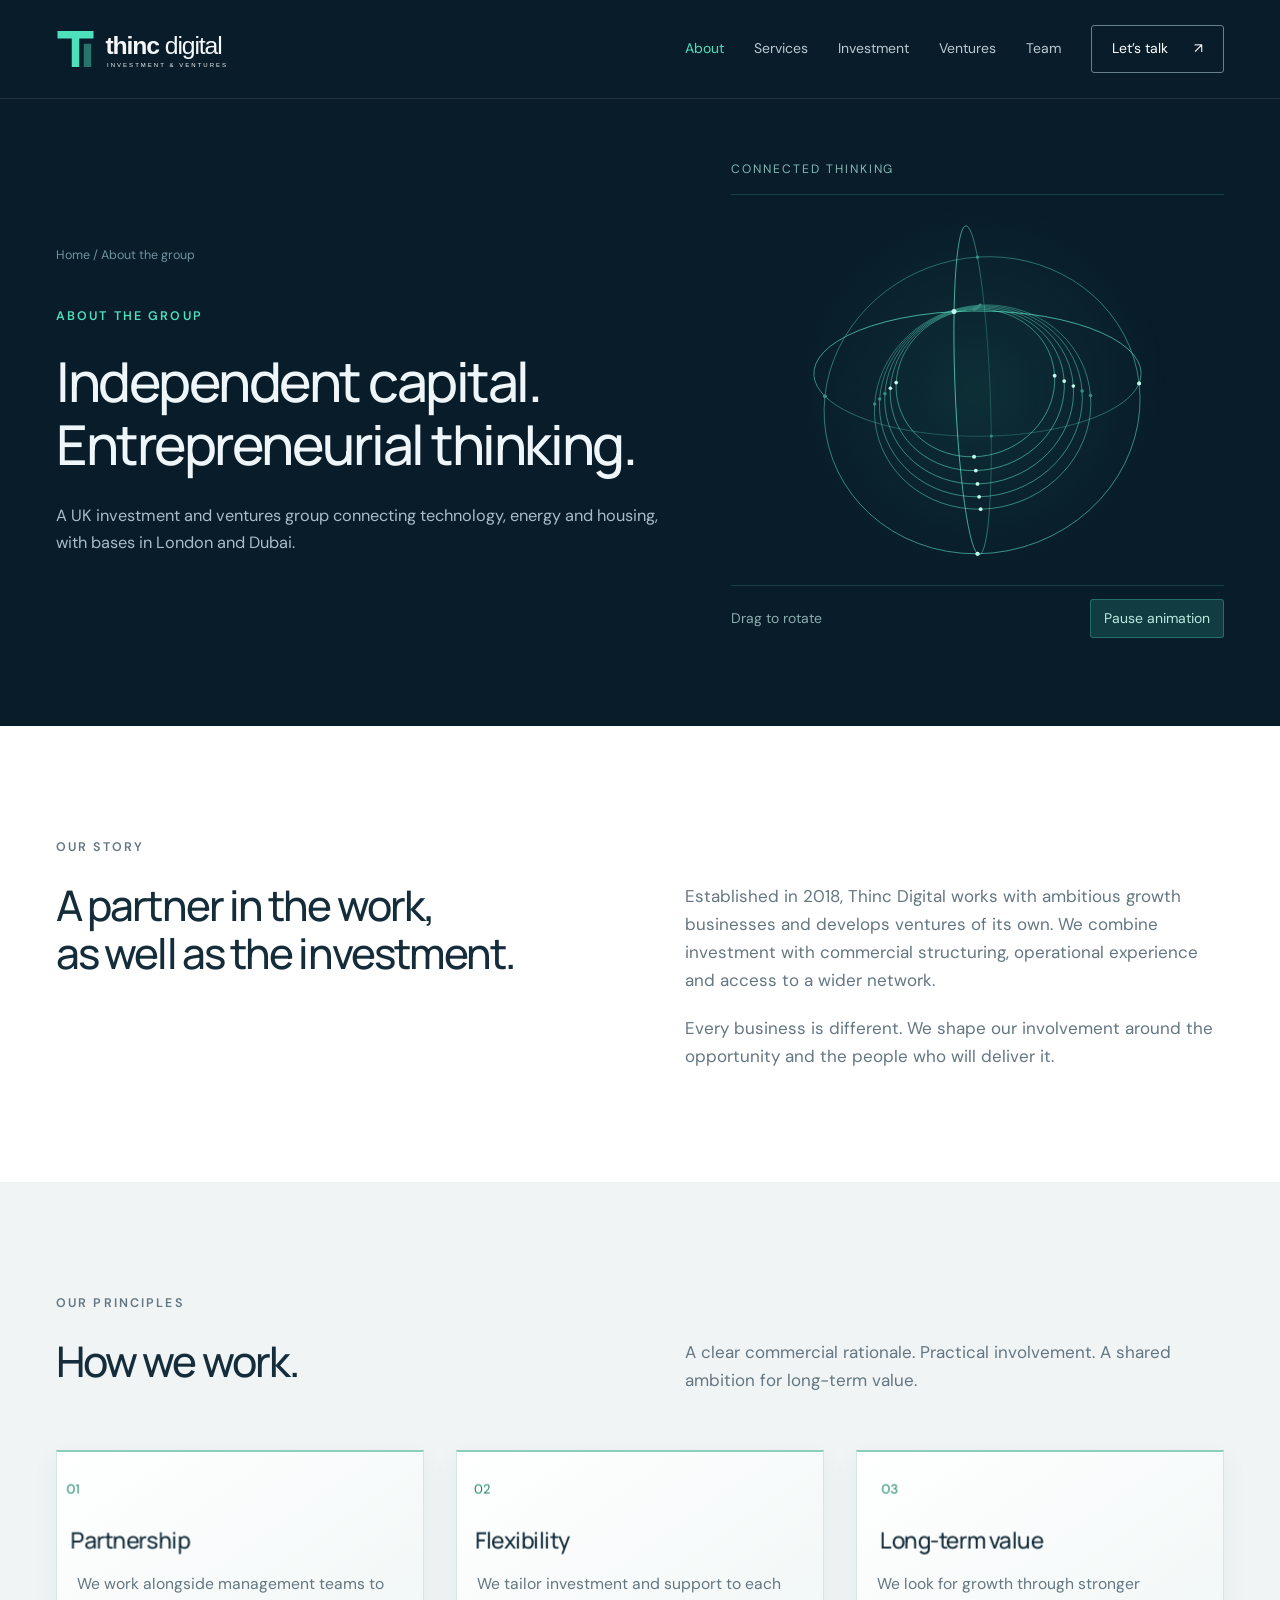
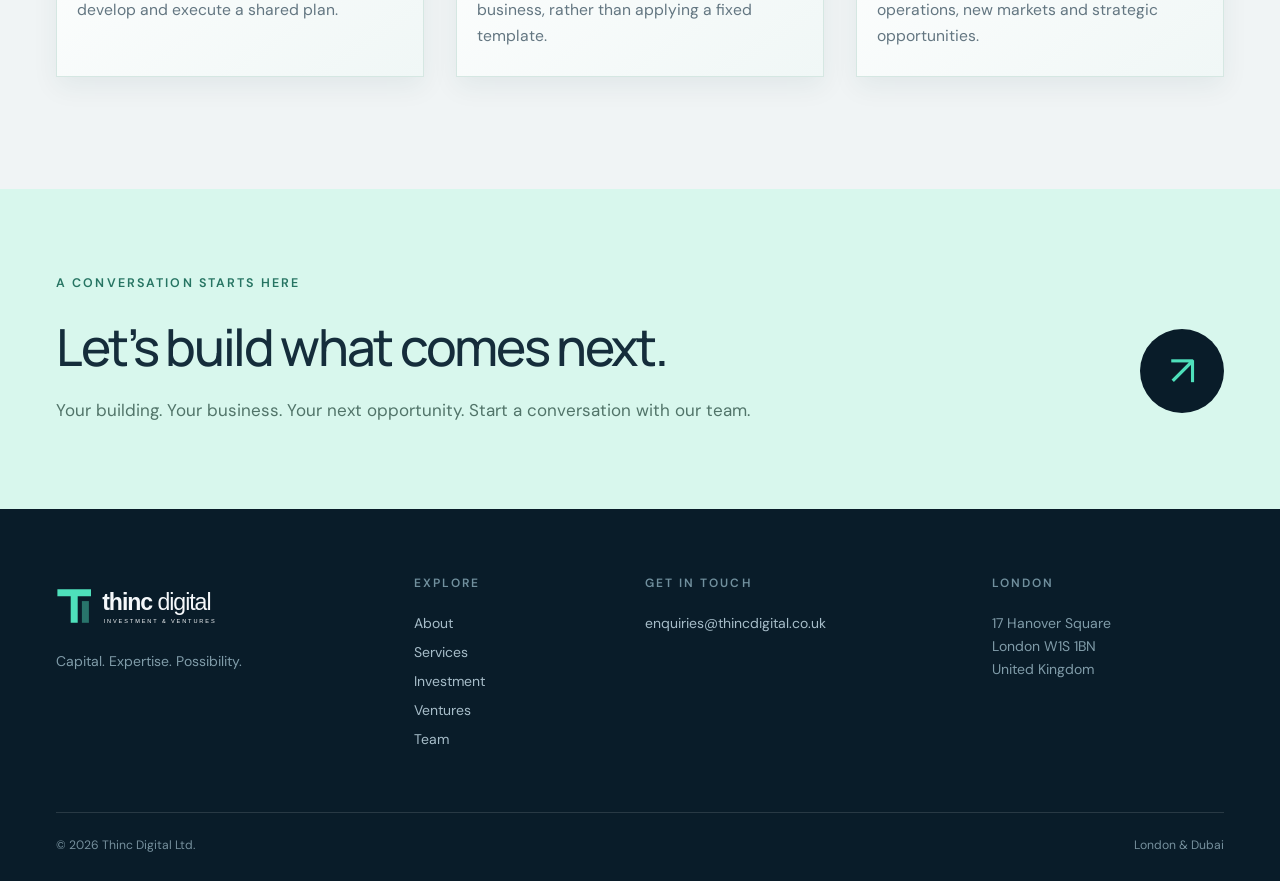
==== about.html @ 0d897b1b "Add files via upload" ====
<!doctype html><html lang="en-GB"><head><meta charset="utf-8"><meta name="viewport" content="width=device-width,initial-scale=1"><title>About the group — Thinc Digital</title><meta name="description" content="Thinc Digital brings investment, commercial experience and practical support to businesses across technology, energy and housing."><meta name="theme-color" content="#091c29"><link rel="icon" href="assets/img/favicon.svg" type="image/svg+xml"><link rel="stylesheet" href="assets/styles.css?v=3"></head><body><a class="skip" href="#main">Skip to content</a><header><div class="container nav"><a class="brand" href="index.html" aria-label="Thinc Digital home"><img src="assets/img/logo.svg" alt="Thinc Digital" width="240" height="52"></a><button class="menu" aria-expanded="false" aria-controls="navigation">Menu <span>＋</span></button><nav id="navigation" aria-label="Main navigation"><a href="about.html" aria-current="page">About</a><a href="services.html" >Services</a><a href="investment.html" >Investment</a><a href="index.html#ventures" >Ventures</a><a href="team.html" >Team</a><a class="contact-link" href="contact.html">Let’s talk <span>↗</span></a></nav></div></header><main id="main"><section class="inner-hero dimensional"><div class="container depth-layout"><div class="depth-copy"><a class="breadcrumb" href="index.html">Home / About the group</a><p class="eyebrow">About the group</p><h1>Independent capital.<br>Entrepreneurial thinking.</h1><p>A UK investment and ventures group connecting technology, energy and housing, with bases in London and Dubai.</p></div><div class="depth-scene" data-shape="orbit"><div class="depth-caption">Connected thinking</div><canvas class="depth-canvas" tabindex="0" role="img" aria-label="Three-second animated 3D geometric orbit. Drag horizontally or use arrow keys to rotate."></canvas><div class="depth-controls"><span>Drag to rotate</span><button class="motion-toggle" type="button" aria-pressed="false">Pause animation</button></div></div></div></section><section class="section inner-section "><div class="container"><div class="editorial"><div><p class="eyebrow">Our story</p><h2>A partner in the work,<br>as well as the investment.</h2></div><div class="editorial-copy"><p>Established in 2018, Thinc Digital works with ambitious growth businesses and develops ventures of its own. We combine investment with commercial structuring, operational experience and access to a wider network.</p><p>Every business is different. We shape our involvement around the opportunity and the people who will deliver it.</p></div></div></div></section><section class="section inner-section tinted"><div class="container"><div class="editorial"><div><p class="eyebrow">Our principles</p><h2>How we work.</h2></div><div class="editorial-copy"><p>A clear commercial rationale. Practical involvement. A shared ambition for long-term value.</p></div></div><div class="detail-grid"><article><span class="detail-number">01</span><h3>Partnership</h3><p>We work alongside management teams to develop and execute a shared plan.</p></article><article><span class="detail-number">02</span><h3>Flexibility</h3><p>We tailor investment and support to each business, rather than applying a fixed template.</p></article><article><span class="detail-number">03</span><h3>Long-term value</h3><p>We look for growth through stronger operations, new markets and strategic opportunities.</p></article></div></div></section><section class="cta"><div class="container"><p class="eyebrow">A conversation starts here</p><div class="cta-row"><div><h2>Let’s build what comes next.</h2><p>Your building. Your business. Your next opportunity. Start a conversation with our team.</p></div><a class="round-link" href="contact.html" aria-label="Contact Thinc Digital">↗</a></div></div></section></main><footer><div class="container"><div class="footer-top"><div><a href="index.html"><img src="assets/img/logo.svg" alt="Thinc Digital" width="240" height="52"></a><p>Capital. Expertise. Possibility.</p></div><div><p class="eyebrow">Explore</p><a href="about.html">About</a><a href="services.html">Services</a><a href="investment.html">Investment</a><a href="index.html#ventures">Ventures</a><a href="team.html">Team</a></div><div><p class="eyebrow">Get in touch</p><a href="mailto:enquiries@thincdigital.co.uk">enquiries@thincdigital.co.uk</a></div><div><p class="eyebrow">London</p><p>17 Hanover Square<br>London W1S 1BN<br>United Kingdom</p></div></div><div class="footer-bottom"><span>© 2026 Thinc Digital Ltd.</span><span>London &amp; Dubai</span></div></div></footer><script src="assets/nav.js"></script><script src="assets/depth.js?v=3"></script></body></html>
---- assets/styles.css ----
@import url('https://fonts.googleapis.com/css2?family=DM+Sans:wght@400;450;500;600;700&family=Manrope:wght@400;500;600;650;700;800&display=swap');
:root{--navy:#091c29;--navy2:#102b3a;--teal:#4ee0bb;--ink:#152d3b;--muted:#637681;--line:#dce4e8;--paper:#f0f4f5;--font:'DM Sans',Arial,sans-serif;--display:'Manrope',Arial,sans-serif}*{box-sizing:border-box}html{scroll-behavior:smooth;scroll-padding-top:96px}body{margin:0;background:white;color:var(--ink);font:17px/1.65 var(--font);-webkit-font-smoothing:antialiased}a{color:inherit;text-decoration:none}button{font:inherit}img{max-width:100%;display:block}h1,h2,h3,p{margin:0}h1,h2,h3{font-family:var(--display);font-weight:500;line-height:1.13;letter-spacing:-.045em}h1{font-size:clamp(3rem,5.6vw,5.6rem)}h2{font-size:clamp(2.25rem,3.7vw,3.8rem)}h3{font-size:1.5rem;letter-spacing:-.025em}p{color:var(--muted)}p+p{margin-top:20px}.container{width:min(1320px,calc(100% - 112px));margin:auto}.eyebrow{font-size:.78rem;font-weight:600;text-transform:uppercase;letter-spacing:.17em;line-height:1.5;margin-bottom:25px}.section{padding:112px 0}.skip{position:fixed;top:-60px;left:15px;z-index:100;background:var(--teal);padding:12px}.skip:focus{top:10px}:focus-visible{outline:2px solid #12aa86;outline-offset:6px}header{background:var(--navy);color:#eaf2f5;position:sticky;top:0;z-index:20;border-bottom:1px solid #ffffff18}.nav{display:flex;align-items:center;justify-content:space-between;min-height:98px;gap:30px}.brand img{width:225px;height:auto}nav{display:flex;align-items:center;gap:30px}nav>a{font-size:.9rem;color:#bac9d1;transition:color .2s}nav>a:hover,nav>a[aria-current]{color:var(--teal)}.contact-link{border:1px solid #66818b;border-radius:3px;padding:11px 20px;color:white;display:flex;gap:26px}.menu{display:none}.hero{overflow:hidden;background:var(--navy);color:#f2f7fa}.hero-grid{display:grid;grid-template-columns:1.05fr 1fr;align-items:center;min-height:640px;position:relative;gap:10px}.hero-copy{position:relative;z-index:2;padding:72px 0}.hero .eyebrow{color:#a9c4cd;font-size:.74rem;display:flex;gap:12px;align-items:center}.mini-line{width:28px;height:1px;background:var(--teal)}.hero h1{max-width:700px;line-height:1.09;font-weight:500}.hero h1 em{font-style:normal;color:var(--teal)}.hero-desc{max-width:490px;margin-top:28px;color:#a6bdc9;line-height:1.7;font-size:1.04rem}.actions{display:flex;align-items:center;gap:28px;margin-top:38px;flex-wrap:wrap}.button{display:inline-flex;align-items:center;justify-content:space-between;gap:32px;padding:16px 23px;border-radius:2px;font-size:.88rem;font-weight:600;transition:transform .25s,background .25s}.button:hover{transform:translateY(-3px)}.primary{background:var(--teal);color:#092a29}.primary:hover{background:#80edcf}.text-link{display:inline-flex;align-items:center;gap:25px;font-size:.88rem;border-bottom:1px solid #5e7886;padding:9px 0;color:#e3edf1;white-space:nowrap}.hero-visual{position:relative;min-width:0;height:550px;perspective:1100px;isolation:isolate;transform-style:preserve-3d;--rx:0deg;--ry:0deg;--px:0px;--py:0px;outline-offset:-8px}.sculpture{position:absolute;width:145%;max-width:none;height:110%;left:-31%;top:-6%;object-fit:cover;object-position:70% center;mix-blend-mode:lighten;transform:rotateX(var(--rx)) rotateY(var(--ry)) translate3d(var(--px),var(--py),0);transition:transform .35s ease-out;mask-image:linear-gradient(90deg,transparent,#000 20%,#000 95%,transparent)}.visual-caption{position:absolute;inset:30px 0 auto 55px;display:flex;justify-content:space-between;color:#8ea9b5;font-size:.7rem;letter-spacing:.18em;border-bottom:1px solid #aacbd02c;padding-bottom:16px;transform:translateZ(40px)}.scene-label{position:absolute;bottom:25px;right:0;border:1px solid #60819155;background:#0924339c;backdrop-filter:blur(10px);padding:13px 20px;color:#b3ccd4;font-size:.78rem;transform:translate3d(calc(var(--px) * -1),calc(var(--py) * -1),50px);transition:transform .4s}.hero-bottom{border-top:1px solid #ffffff20;display:flex;justify-content:space-between;gap:20px;padding-top:23px;padding-bottom:25px;font-size:.78rem;color:#8fa9b8}.cross{color:var(--teal);padding:0 12px}.intro-grid{display:grid;grid-template-columns:1fr 2.45fr;gap:40px}.intro .eyebrow{padding-top:10px}.muted{color:#8c9ca5}.intro-bottom{display:flex;gap:40px;align-items:end;justify-content:space-between;margin-top:36px}.intro-bottom p{max-width:590px}.dark-link{color:var(--ink)}.ventures{background:var(--paper)}.section-heading{display:flex;justify-content:space-between;gap:40px;align-items:end;margin-bottom:50px}.section-heading>p{font-size:.95rem}.venture-grid{display:grid;grid-template-columns:repeat(3,1fr);gap:25px;perspective:1200px}.venture-card{display:block;background:white;transition:transform .3s,box-shadow .3s;transform-style:preserve-3d}.venture-card:hover,.venture-card:focus-visible{transform:translateY(-9px) rotateX(2deg);box-shadow:0 25px 45px #12354a15}.venture-image{height:250px;background-color:var(--navy2);background-size:cover;background-position:center;position:relative;overflow:hidden}.venture-image::after{content:'';position:absolute;inset:0;background:linear-gradient(180deg,#04192210,#04192265)}.v01{background-image:url('img/compute.jpg')}.v02{background-image:url('img/energy.jpg')}.v03{background-image:url('img/housing-london.jpg')}.sector{position:absolute;top:20px;left:20px;background:#f8ffffe8;color:#164137;border-radius:2px;padding:5px 12px;font-size:.75rem;z-index:1}.venture-number{position:absolute;right:20px;bottom:15px;color:#fff8;font:500 2.8rem var(--display);z-index:1}.venture-content{padding:29px 25px}.venture-content h3{display:flex;justify-content:space-between;align-items:center;font-size:1.4rem;gap:10px}.venture-content h3 span{font-size:1.2rem;color:#177e68}.venture-content p{margin-top:15px;font-size:.93rem;min-height:76px}.card-link{display:inline-block;border-bottom:1px solid #b8d0ca;font-size:.8rem;margin-top:20px;padding-bottom:4px}.approach{background:#102734;color:white}.approach-grid{display:grid;grid-template-columns:1fr 1fr;gap:120px}.approach .eyebrow{color:#72c9b7}.approach h2{font-size:clamp(2.2rem,3.3vw,3.4rem)}.approach p{color:#9db3bf}.approach-grid>div>p:not(.eyebrow){margin:28px 0;max-width:450px}.outline{border:1px solid #7a939d;color:white}.approach-list article{display:flex;gap:25px;padding:26px 0;border-top:1px solid #ffffff25}.approach-list article:first-child{padding-top:4px;border-top:0}.approach-list article>span{color:#5bc6af;font-size:.8rem;padding-top:3px}.approach-list h3{font-size:1.35rem;letter-spacing:-.01em}.approach-list p{font-size:.92rem;margin-top:12px}.cta{padding:85px 0;background:#d8f7ed}.cta .eyebrow{color:#267462}.cta-row{display:flex;align-items:center;justify-content:space-between;gap:35px}.cta h2{font-size:clamp(2.3rem,4vw,4rem)}.cta p:not(.eyebrow){margin-top:20px;color:#517469}.round-link{display:grid;place-items:center;flex-shrink:0;width:84px;height:84px;background:var(--navy);color:var(--teal);border-radius:50%;font-size:2.6rem;transition:transform .3s}.round-link:hover{transform:rotate(45deg)}footer{background:var(--navy);color:#a7bdc9;padding:65px 0 25px;font-size:.83rem}.footer-top{display:grid;grid-template-columns:1.35fr .8fr 1.3fr 1fr;gap:45px;padding-bottom:55px}.footer-top img{width:210px}.footer-top>div>p:not(.eyebrow){margin-top:18px;color:#809ca9}.footer-top .eyebrow{font-size:.72rem;color:#71909e;margin-bottom:20px}.footer-top a{display:block;margin:6px 0}.footer-top a:hover{color:var(--teal)}.footer-bottom{display:flex;justify-content:space-between;border-top:1px solid #ffffff20;padding-top:22px;color:#76909d;font-size:.76rem}.inner-hero{background:var(--navy);color:#eef6fa;padding:65px 0 100px;position:relative;overflow:hidden}.inner-hero::after{content:'';position:absolute;right:-130px;top:60px;width:550px;height:550px;border:1px solid #4ee0bb28;transform:rotate(35deg);pointer-events:none}.inner-hero .eyebrow{color:var(--teal);margin-top:40px}.inner-hero h1{max-width:950px;font-size:clamp(2.8rem,5vw,5.2rem)}.inner-hero p:not(.eyebrow){max-width:660px;color:#a7bdc9;margin-top:28px;font-size:1.1rem}.inner-hero .button{margin-top:30px}.breadcrumb{font-size:.78rem;color:#72909f}.editorial{display:grid;grid-template-columns:1fr 1fr;gap:90px}.editorial-copy{padding-top:44px}.editorial h2{font-size:clamp(2rem,3.3vw,3.3rem)}.detail-grid{display:grid;grid-template-columns:repeat(3,1fr);gap:32px;margin-top:55px}.detail-grid article{padding:28px 0;border-top:1px solid #b8cdcd}.detail-number{display:block;color:#198269;font-size:.8rem;margin-bottom:25px}.detail-grid h3{font-size:1.4rem;line-height:1.3}.detail-grid p{margin-top:16px;font-size:.98rem}.tinted{background:var(--paper)}.checklist{margin:0;padding:0;list-style:none;color:var(--muted)}.checklist li{padding:12px 0;border-bottom:1px solid var(--line)}.checklist li::before{content:'✓';color:#14836a;padding-right:14px}.contact-grid{display:grid;grid-template-columns:2fr 1fr;gap:70px}.email-large{display:block;font-size:clamp(1.3rem,2.7vw,2.3rem);font-family:var(--display);letter-spacing:-.04em;overflow-wrap:anywhere;margin:25px 0}.contact-grid a:hover{color:#198269}.dubai{margin-top:35px!important;margin-bottom:12px!important}
@media(min-width:1550px){.hero-grid{min-height:720px}.hero-visual{height:630px}}@media(max-width:1150px){.container{width:calc(100% - 64px)}nav{gap:20px}.brand img{width:195px}.hero-grid{min-height:610px}.hero-visual{height:500px}.approach-grid{gap:60px}.footer-top{gap:25px}.intro-grid{grid-template-columns:1fr 3fr}.venture-image{height:210px}.venture-content{padding:25px 20px}.venture-content h3{font-size:1.2rem}}@media(max-width:900px){.nav{min-height:82px}.menu{display:flex;gap:22px;align-items:center;border:1px solid #50717e;color:white;background:transparent;padding:8px 14px;font-size:.87rem}.menu span{font-size:1.2rem}nav{display:none;position:absolute;left:0;right:0;top:82px;background:var(--navy);padding:25px 32px;border-bottom:1px solid #ffffff25;max-height:calc(100dvh - 82px);overflow:auto}nav.open{display:flex;align-items:stretch;flex-direction:column}.contact-link{justify-content:space-between}.hero-grid{grid-template-columns:1fr 1fr;min-height:560px}.hero-copy{padding:50px 0}.hero h1{font-size:3.5rem}.hero .eyebrow{font-size:.65rem;max-width:290px}.hero-visual{height:420px}.hero-desc{font-size:.95rem}.sculpture{width:175%;left:-45%;height:100%;top:5%}.visual-caption{left:20px;font-size:.62rem}.visual-caption span:last-child{display:none}.scene-label{font-size:.68rem;padding:10px;bottom:25px}.actions{gap:20px}.section{padding:80px 0}.intro-grid{grid-template-columns:1fr;gap:10px}.section-heading{gap:25px}.section-heading>p{max-width:260px}.venture-grid{gap:16px}.venture-image{height:190px}.venture-content{padding:20px 16px}.venture-content p{font-size:.86rem}.venture-content h3{font-size:1.15rem}.footer-top{grid-template-columns:1fr 1fr;gap:40px}.editorial{gap:35px}.detail-grid{gap:22px}.hero-bottom{font-size:.7rem}.hero-bottom>a{display:none}.approach-grid{gap:45px}.inner-hero{padding:40px 0 75px}}
@media(max-width:640px){.container{width:calc(100% - 40px)}.brand img{width:190px}.hero-grid{display:flex;flex-direction:column;gap:0;align-items:stretch}.hero-copy{padding:45px 0 10px}.hero h1{font-size:clamp(2.85rem,11vw,4rem);line-height:1.13}.hero .eyebrow{max-width:none;font-size:.66rem;letter-spacing:.12em;margin-bottom:24px}.hero-desc{max-width:440px;font-size:1rem;margin-top:24px}.actions{gap:18px;margin-top:28px}.button{font-size:.82rem;padding:14px 18px;gap:22px}.text-link{font-size:.82rem;gap:15px}.hero-visual{height:345px;margin-top:5px}.sculpture{width:118%;height:115%;left:-12%;top:-4%;object-position:70% center;mask-image:linear-gradient(90deg,transparent,#000 12%,#000 95%,transparent)}.visual-caption{inset:25px 0 auto 0;font-size:.65rem}.visual-caption span:last-child{display:block}.scene-label{bottom:12px}.hero-bottom{gap:15px;font-size:.65rem;align-items:center}.hero-bottom>span:first-child{max-width:150px}.section{padding:65px 0}.eyebrow{font-size:.73rem;margin-bottom:20px}h2{font-size:2.25rem}.intro-bottom{display:block;margin-top:25px}.intro-bottom .text-link{margin-top:18px}.section-heading{display:block;margin-bottom:30px}.section-heading>p{margin-top:25px;max-width:none}.section-heading>p br{display:none}.venture-grid{grid-template-columns:1fr;gap:25px}.venture-image{height:240px}.venture-content{padding:25px}.venture-content h3{font-size:1.5rem}.venture-content p{font-size:1rem;min-height:0}.card-link{margin-top:18px}.approach-grid{grid-template-columns:1fr;gap:40px}.approach-list article{gap:20px}.cta{padding:60px 0}.cta-row{gap:15px;align-items:start}.cta h2{font-size:2.3rem}.cta p:not(.eyebrow){font-size:.95rem}.round-link{width:58px;height:58px;font-size:1.8rem}.footer-top{grid-template-columns:1fr;gap:30px;padding-bottom:35px}.footer-top>div:nth-child(2){display:none}.footer-bottom{font-size:.7rem}.inner-hero .eyebrow{margin-top:30px}.inner-hero h1{font-size:2.7rem}.inner-hero h1 br{display:none}.inner-hero p:not(.eyebrow){font-size:1rem}.editorial{grid-template-columns:1fr;gap:24px}.editorial-copy{padding-top:0}.detail-grid{grid-template-columns:1fr;gap:10px;margin-top:30px}.detail-grid article{padding:22px 0}.detail-number{margin-bottom:15px}.contact-grid{grid-template-columns:1fr;gap:45px}.email-large{font-size:1.5rem}.cta-row h2{max-width:290px}}
@media(prefers-reduced-motion:reduce){html{scroll-behavior:auto}*,*::before,*::after{animation:none!important;transition:none!important}.sculpture,.scene-label,.venture-card{transform:none!important}}

.button,.text-link,.card-link,.menu,nav>a{font-size:max(.875rem,14px)}footer{font-size:.875rem}.footer-top .eyebrow{font-size:.75rem}
/* Site-wide dimensional visual system */
.dimensional{padding:45px 0 75px}.dimensional::after{display:none}.depth-layout{display:grid;grid-template-columns:minmax(0,1.3fr) minmax(0,1fr);gap:35px;align-items:center}.depth-copy{position:relative;z-index:1}.dimensional h1{font-size:clamp(2.6rem,4.3vw,4.4rem)}.dimensional .depth-copy>p:not(.eyebrow){font-size:1.02rem;max-width:610px}.depth-scene{position:relative;min-width:0;align-self:stretch;display:flex;flex-direction:column;justify-content:center;min-height:410px}.depth-caption{font-size:.76rem;letter-spacing:.16em;text-transform:uppercase;color:#84b8b4;padding:15px 0;border-bottom:1px solid #4ee0bb30}.depth-canvas{display:block;width:100%;height:390px;cursor:grab;touch-action:pan-y;outline-offset:-3px}.depth-canvas:active{cursor:grabbing}.depth-controls{display:flex;align-items:center;justify-content:space-between;gap:15px;color:#8bacae;font-size:.875rem;border-top:1px solid #4ee0bb30;padding:13px 0}.motion-toggle{font:inherit;color:#b8eadd;border:1px solid #4ee0bb50;background:#113c41;padding:7px 13px;border-radius:3px;cursor:pointer}.motion-toggle:hover{background:#1b5052}.detail-grid,.contact-grid,.approach-list{perspective:1200px}.depth-card{--tilt-x:0deg;--tilt-y:0deg;transform:rotateX(var(--tilt-x)) rotateY(var(--tilt-y));transform-style:preserve-3d;transition:transform .25s ease-out,box-shadow .25s,padding .25s}.detail-grid .depth-card{padding:28px 20px;background:linear-gradient(145deg,#fff,#f0f7f6);box-shadow:0 10px 25px #143c4510;border:1px solid #d5e7e2;border-top:2px solid #8dcdbb}.detail-grid .depth-card:hover{box-shadow:0 18px 35px #143c4520}.depth-card h3{transform:translateZ(14px)}.depth-card .detail-number{transform:translateZ(22px)}
@media(max-width:1000px){.depth-layout{grid-template-columns:1.3fr 1fr;gap:15px}.depth-canvas{height:330px}.depth-scene{min-height:360px}.dimensional h1{font-size:3rem}}
@media(max-width:720px){.depth-layout{grid-template-columns:1fr}.depth-scene{min-height:0;margin-top:25px}.depth-canvas{height:300px}.dimensional{padding:25px 0 35px}.dimensional h1{font-size:2.7rem}.depth-caption{padding:12px 0}.depth-controls{font-size:.875rem}.depth-copy .breadcrumb{display:inline-block;margin-top:5px}}
@media(prefers-reduced-motion:reduce){.depth-card,.depth-card h3,.depth-card .detail-number{transform:none!important}}
/* Short arrival animation: runs once per page load, never loops. */
@keyframes thinc-arrival{0%{opacity:.1;transform:perspective(1000px) rotateY(-35deg) rotateX(12deg) translate3d(30px,24px,-150px) scale(.82)}65%{opacity:1}100%{opacity:1;transform:perspective(1000px) rotateY(0) rotateX(0) translate3d(0,0,0) scale(1)}}
.entrance-3d .sculpture{animation:thinc-arrival 3s cubic-bezier(.16,1,.3,1) backwards}
@keyframes thinc-scene-arrival{from{opacity:.15;transform:scale(.86) translateY(16px)}to{opacity:1;transform:scale(1) translateY(0)}}
.depth-canvas{animation:thinc-scene-arrival 3s cubic-bezier(.16,1,.3,1) both}
@media(prefers-reduced-motion:reduce){.entrance-3d .sculpture,.depth-canvas{animation:none!important}}
/* Sector-specific component and development sequences. */
.assembly-scene{position:relative;min-width:0;align-self:center}.assembly-stage{position:relative;width:100%;height:430px;overflow:hidden;background:#091c29;border-radius:4px}.assembly-poster{position:absolute;inset:0;width:100%;height:100%;object-fit:contain}.assembly-canvas{display:block;position:relative;width:100%;height:100%;opacity:0}.assembly-ready .assembly-canvas{opacity:1}.assembly-ready .assembly-poster{visibility:hidden}.assembly-progress{height:2px;background:#4ee0bb20}.assembly-progress span{display:block;height:100%;background:#4ee0bb;transform:scaleX(0);transform-origin:left}.assembly-replay{font:inherit;color:#b8eadd;border:1px solid #4ee0bb50;background:#113c41;padding:7px 13px;border-radius:3px;cursor:pointer;white-space:nowrap}.assembly-replay:hover{background:#1b5052}.assembly-scene .depth-controls{border:0}.assembly-label{font-size:.875rem}.assembly-scene .depth-caption{letter-spacing:.12em}.assembly-stage::after{content:'';position:absolute;inset:0;pointer-events:none;box-shadow:inset 0 0 20px 8px #091c29}
@media(max-width:1000px){.assembly-stage{height:345px}}
@media(max-width:720px){.assembly-scene{margin-top:24px}.assembly-stage{height:360px}.assembly-scene .depth-controls{gap:8px}}
@media(max-width:380px){.assembly-stage{height:300px}.assembly-replay{padding:7px 9px}}

.concept-note{font-size:.75rem;color:#7d9caa;margin-top:7px;letter-spacing:.04em}
.inner-hero .assembly-scene .concept-note{font-size:.75rem;color:#7d9caa;margin-top:7px;letter-spacing:.04em}

#sectors .detail-grid{grid-template-columns:repeat(4,minmax(0,1fr))}
@media(max-width:1100px){#sectors .detail-grid{grid-template-columns:repeat(2,minmax(0,1fr))}}
@media(max-width:640px){#sectors .detail-grid{grid-template-columns:1fr}.scene-label{max-width:100%;text-align:center}}

/* Hotel portfolio: project names supplied by Thinc Digital. */
.hotel-portfolio{background:#102734;color:#f1f7fa}.hotel-portfolio-layout{display:grid;grid-template-columns:1fr 1.55fr;gap:85px}.hotel-portfolio .eyebrow{color:#72c9b7}.hotel-portfolio-heading>p:last-child{color:#a8bdc8;margin-top:28px;max-width:370px}.hotel-projects{list-style:none;padding:0;margin:0}.hotel-projects li{display:flex;align-items:baseline;gap:25px;padding:26px 0;border-top:1px solid #ffffff25}.hotel-projects li:last-child{border-bottom:1px solid #ffffff25}.hotel-index{font-size:.875rem;color:#67c8b3;flex:0 0 25px}.hotel-projects h3{font-size:clamp(1.25rem,2.1vw,1.8rem);line-height:1.35;letter-spacing:-.025em}.hotel-projects li{transition:padding-left .25s,background .25s}.hotel-projects li:hover{padding-left:12px;background:#4ee0bb08}@media(max-width:900px){.hotel-portfolio-layout{gap:40px;grid-template-columns:1fr 1.4fr}}@media(max-width:640px){.hotel-portfolio-layout{grid-template-columns:1fr;gap:30px}.hotel-projects li{gap:15px;padding:22px 0}.hotel-portfolio-heading>p:last-child{max-width:none;margin-top:22px}}
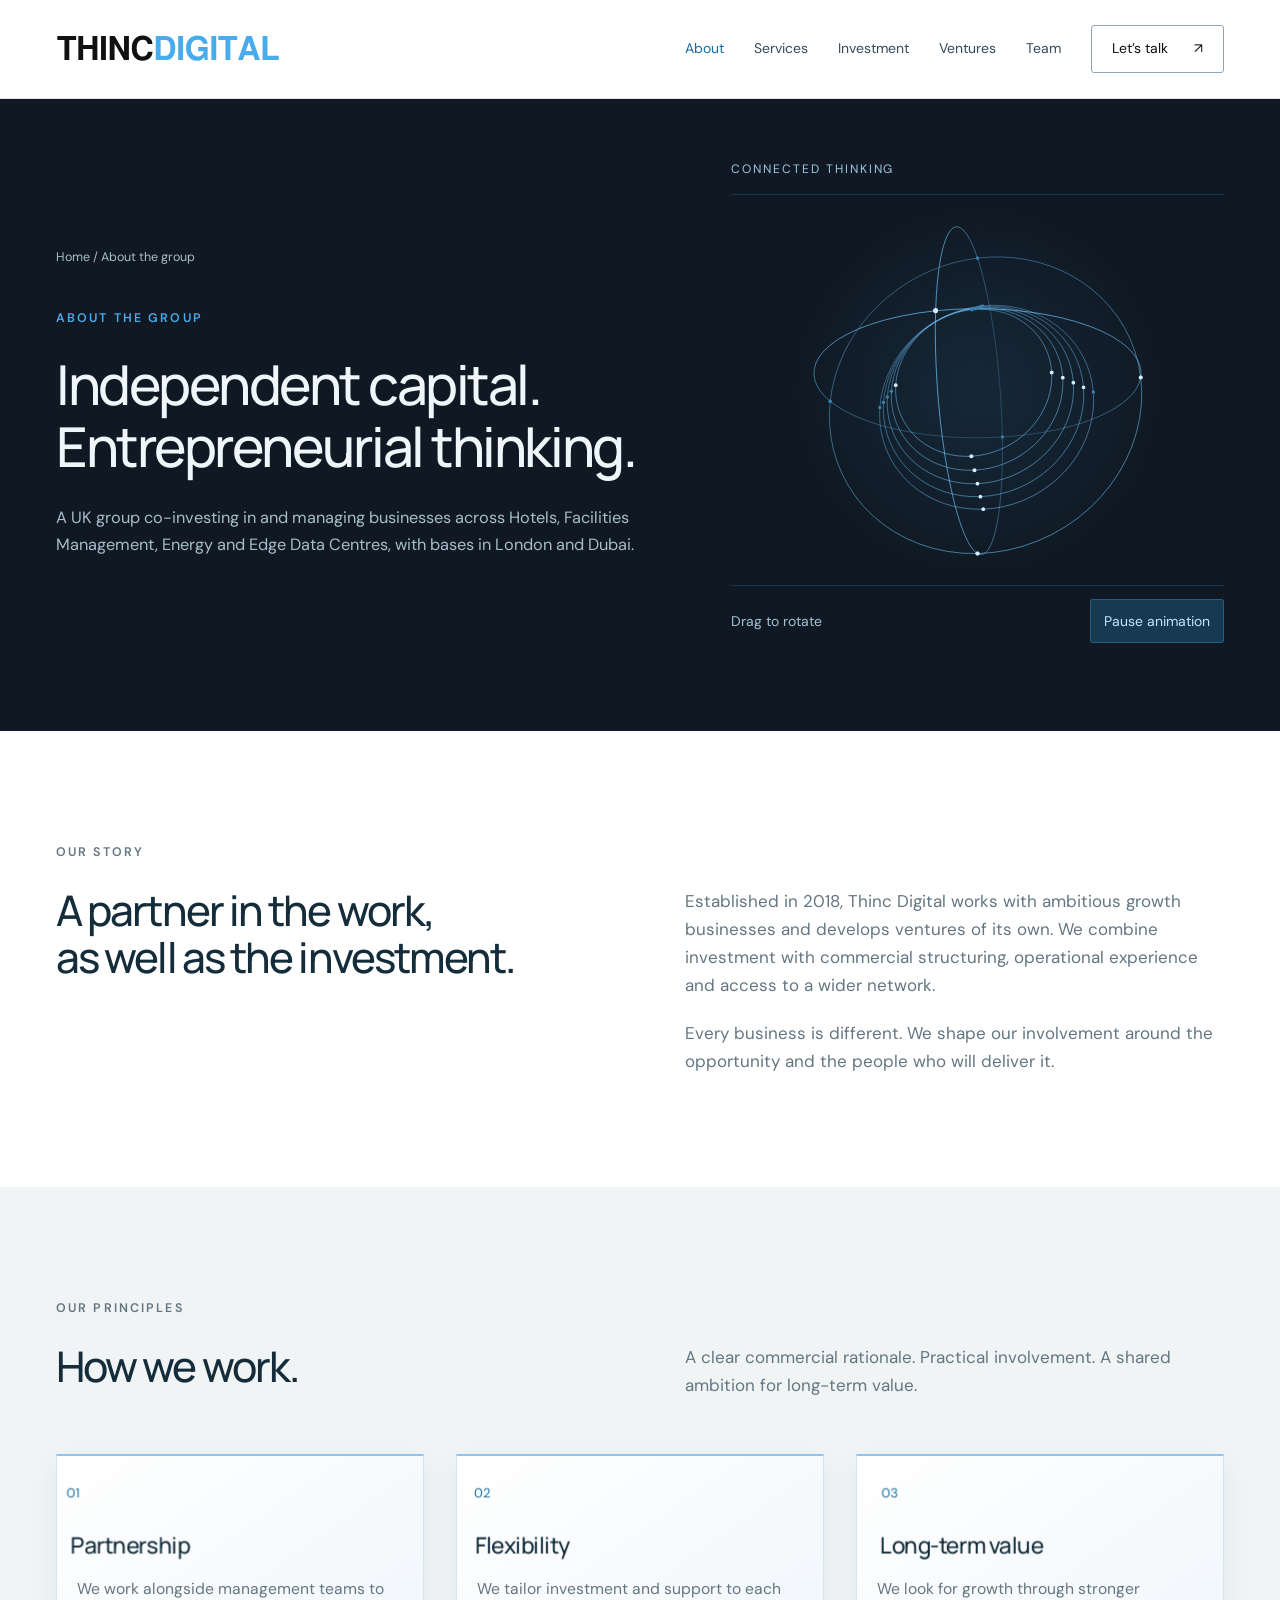
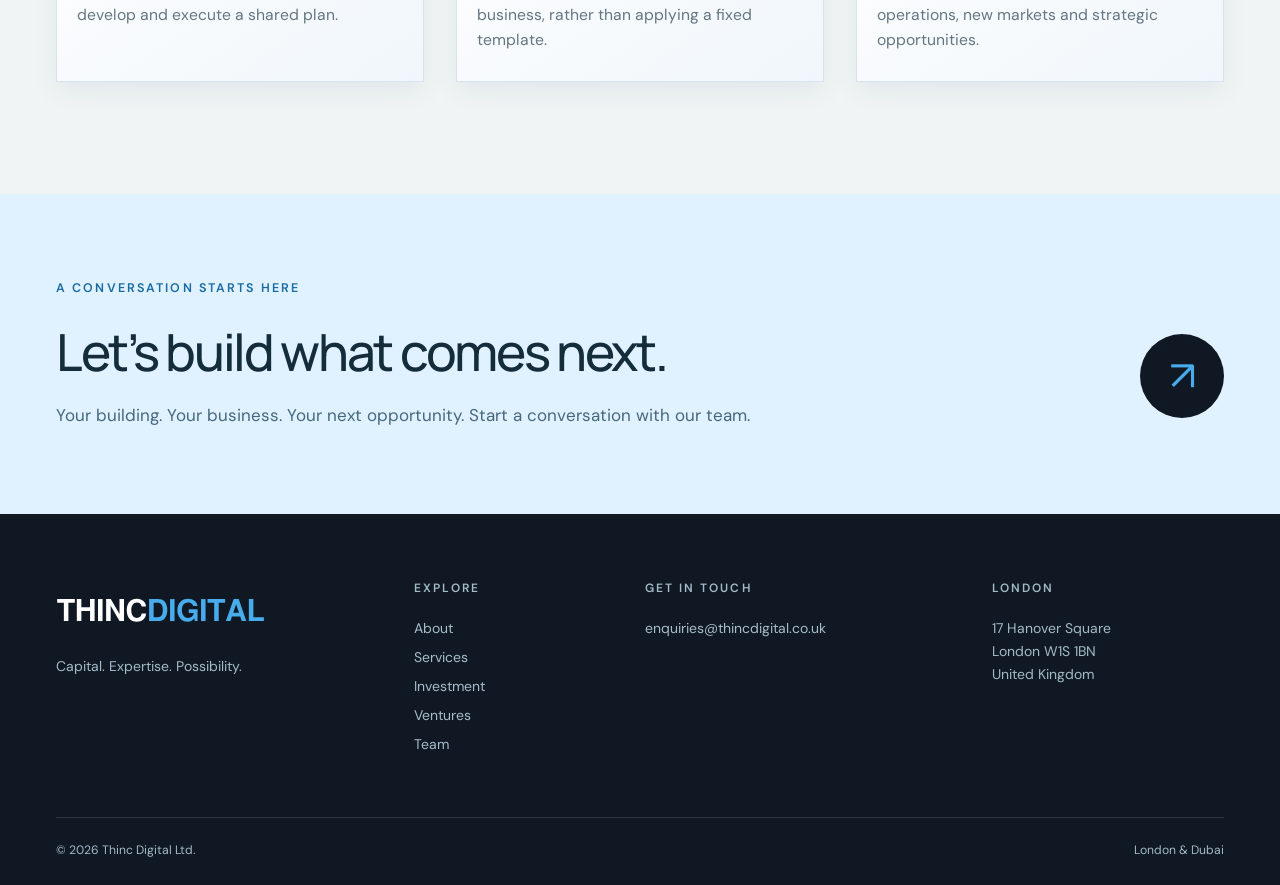
==== commit aa51ef64: "Add files via upload" ====
--- a/about.html
+++ b/about.html
@@ -1 +1 @@
-<!doctype html><html lang="en-GB"><head><meta charset="utf-8"><meta name="viewport" content="width=device-width,initial-scale=1"><title>About the group — Thinc Digital</title><meta name="description" content="Thinc Digital brings investment, commercial experience and practical support to businesses across technology, energy and housing."><meta name="theme-color" content="#091c29"><link rel="icon" href="assets/img/favicon.svg" type="image/svg+xml"><link rel="stylesheet" href="assets/styles.css?v=3"></head><body><a class="skip" href="#main">Skip to content</a><header><div class="container nav"><a class="brand" href="index.html" aria-label="Thinc Digital home"><img src="assets/img/logo.svg" alt="Thinc Digital" width="240" height="52"></a><button class="menu" aria-expanded="false" aria-controls="navigation">Menu <span>＋</span></button><nav id="navigation" aria-label="Main navigation"><a href="about.html" aria-current="page">About</a><a href="services.html" >Services</a><a href="investment.html" >Investment</a><a href="index.html#ventures" >Ventures</a><a href="team.html" >Team</a><a class="contact-link" href="contact.html">Let’s talk <span>↗</span></a></nav></div></header><main id="main"><section class="inner-hero dimensional"><div class="container depth-layout"><div class="depth-copy"><a class="breadcrumb" href="index.html">Home / About the group</a><p class="eyebrow">About the group</p><h1>Independent capital.<br>Entrepreneurial thinking.</h1><p>A UK investment and ventures group connecting technology, energy and housing, with bases in London and Dubai.</p></div><div class="depth-scene" data-shape="orbit"><div class="depth-caption">Connected thinking</div><canvas class="depth-canvas" tabindex="0" role="img" aria-label="Three-second animated 3D geometric orbit. Drag horizontally or use arrow keys to rotate."></canvas><div class="depth-controls"><span>Drag to rotate</span><button class="motion-toggle" type="button" aria-pressed="false">Pause animation</button></div></div></div></section><section class="section inner-section "><div class="container"><div class="editorial"><div><p class="eyebrow">Our story</p><h2>A partner in the work,<br>as well as the investment.</h2></div><div class="editorial-copy"><p>Established in 2018, Thinc Digital works with ambitious growth businesses and develops ventures of its own. We combine investment with commercial structuring, operational experience and access to a wider network.</p><p>Every business is different. We shape our involvement around the opportunity and the people who will deliver it.</p></div></div></div></section><section class="section inner-section tinted"><div class="container"><div class="editorial"><div><p class="eyebrow">Our principles</p><h2>How we work.</h2></div><div class="editorial-copy"><p>A clear commercial rationale. Practical involvement. A shared ambition for long-term value.</p></div></div><div class="detail-grid"><article><span class="detail-number">01</span><h3>Partnership</h3><p>We work alongside management teams to develop and execute a shared plan.</p></article><article><span class="detail-number">02</span><h3>Flexibility</h3><p>We tailor investment and support to each business, rather than applying a fixed template.</p></article><article><span class="detail-number">03</span><h3>Long-term value</h3><p>We look for growth through stronger operations, new markets and strategic opportunities.</p></article></div></div></section><section class="cta"><div class="container"><p class="eyebrow">A conversation starts here</p><div class="cta-row"><div><h2>Let’s build what comes next.</h2><p>Your building. Your business. Your next opportunity. Start a conversation with our team.</p></div><a class="round-link" href="contact.html" aria-label="Contact Thinc Digital">↗</a></div></div></section></main><footer><div class="container"><div class="footer-top"><div><a href="index.html"><img src="assets/img/logo.svg" alt="Thinc Digital" width="240" height="52"></a><p>Capital. Expertise. Possibility.</p></div><div><p class="eyebrow">Explore</p><a href="about.html">About</a><a href="services.html">Services</a><a href="investment.html">Investment</a><a href="index.html#ventures">Ventures</a><a href="team.html">Team</a></div><div><p class="eyebrow">Get in touch</p><a href="mailto:enquiries@thincdigital.co.uk">enquiries@thincdigital.co.uk</a></div><div><p class="eyebrow">London</p><p>17 Hanover Square<br>London W1S 1BN<br>United Kingdom</p></div></div><div class="footer-bottom"><span>© 2026 Thinc Digital Ltd.</span><span>London &amp; Dubai</span></div></div></footer><script src="assets/nav.js"></script><script src="assets/depth.js?v=3"></script></body></html>+<!doctype html><html lang="en-GB"><head><meta charset="utf-8"><meta name="viewport" content="width=device-width,initial-scale=1"><title>About the group — Thinc Digital</title><meta name="description" content="Meet Thinc Digital: co-investment and hands-on business management across Hotels, Facilities Management, Energy and Edge Data Centres."><meta name="theme-color" content="#101923"><link rel="icon" href="assets/img/favicon.svg?v=11" type="image/svg+xml"><link rel="stylesheet" href="assets/styles.css?v=11"></head><body><a class="skip" href="#main">Skip to content</a><header><div class="container nav"><a class="brand" href="index.html" aria-label="Thinc Digital home"><img src="assets/img/logo.svg?v=11" alt="Thinc Digital" width="240" height="52"></a><button class="menu" aria-expanded="false" aria-controls="navigation">Menu <span aria-hidden="true">＋</span></button><nav id="navigation" aria-label="Main navigation"><a href="about.html" aria-current="page">About</a><a href="services.html" >Services</a><a href="investment.html" >Investment</a><a href="index.html#ventures" >Ventures</a><a href="team.html" >Team</a><a class="contact-link" href="contact.html">Let’s talk <span>↗</span></a></nav></div></header><main id="main"><section class="inner-hero dimensional"><div class="container depth-layout"><div class="depth-copy"><a class="breadcrumb" href="index.html">Home / About the group</a><p class="eyebrow">About the group</p><h1>Independent capital.<br>Entrepreneurial thinking.</h1><p>A UK group co-investing in and managing businesses across Hotels, Facilities Management, Energy and Edge Data Centres, with bases in London and Dubai.</p></div><div class="depth-scene" data-shape="orbit"><div class="depth-caption">Connected thinking</div><canvas class="depth-canvas" tabindex="0" role="img" aria-label="Three-second animated 3D geometric orbit. Drag horizontally or use arrow keys to rotate."></canvas><div class="depth-controls"><span>Drag to rotate</span><button class="motion-toggle" type="button" aria-pressed="false">Pause animation</button></div></div></div></section><section class="section inner-section "><div class="container"><div class="editorial"><div><p class="eyebrow">Our story</p><h2>A partner in the work,<br>as well as the investment.</h2></div><div class="editorial-copy"><p>Established in 2018, Thinc Digital works with ambitious growth businesses and develops ventures of its own. We combine investment with commercial structuring, operational experience and access to a wider network.</p><p>Every business is different. We shape our involvement around the opportunity and the people who will deliver it.</p></div></div></div></section><section class="section inner-section tinted"><div class="container"><div class="editorial"><div><p class="eyebrow">Our principles</p><h2>How we work.</h2></div><div class="editorial-copy"><p>A clear commercial rationale. Practical involvement. A shared ambition for long-term value.</p></div></div><div class="detail-grid"><article><span class="detail-number">01</span><h3>Partnership</h3><p>We work alongside management teams to develop and execute a shared plan.</p></article><article><span class="detail-number">02</span><h3>Flexibility</h3><p>We tailor investment and support to each business, rather than applying a fixed template.</p></article><article><span class="detail-number">03</span><h3>Long-term value</h3><p>We look for growth through stronger operations, new markets and strategic opportunities.</p></article></div></div></section><section class="cta"><div class="container"><p class="eyebrow">A conversation starts here</p><div class="cta-row"><div><h2>Let’s build what comes next.</h2><p>Your building. Your business. Your next opportunity. Start a conversation with our team.</p></div><a class="round-link" href="contact.html" aria-label="Contact Thinc Digital">↗</a></div></div></section></main><footer><div class="container"><div class="footer-top"><div><a href="index.html"><img src="assets/img/logo-white.svg?v=11" alt="Thinc Digital" width="240" height="52"></a><p>Capital. Expertise. Possibility.</p></div><div><p class="eyebrow">Explore</p><a href="about.html">About</a><a href="services.html">Services</a><a href="investment.html">Investment</a><a href="index.html#ventures">Ventures</a><a href="team.html">Team</a></div><div><p class="eyebrow">Get in touch</p><a href="mailto:enquiries@thincdigital.co.uk">enquiries@thincdigital.co.uk</a></div><div><p class="eyebrow">London</p><p>17 Hanover Square<br>London W1S 1BN<br>United Kingdom</p></div></div><div class="footer-bottom"><span>© 2026 Thinc Digital Ltd.</span><span>London &amp; Dubai</span></div></div></footer><script src="assets/nav.js?v=9"></script><script src="assets/depth.js?v=11"></script></body></html>
--- a/assets/styles.css
+++ b/assets/styles.css
@@ -1,12 +1,12 @@
 @import url('https://fonts.googleapis.com/css2?family=DM+Sans:wght@400;450;500;600;700&family=Manrope:wght@400;500;600;650;700;800&display=swap');
-:root{--navy:#091c29;--navy2:#102b3a;--teal:#4ee0bb;--ink:#152d3b;--muted:#637681;--line:#dce4e8;--paper:#f0f4f5;--font:'DM Sans',Arial,sans-serif;--display:'Manrope',Arial,sans-serif}*{box-sizing:border-box}html{scroll-behavior:smooth;scroll-padding-top:96px}body{margin:0;background:white;color:var(--ink);font:17px/1.65 var(--font);-webkit-font-smoothing:antialiased}a{color:inherit;text-decoration:none}button{font:inherit}img{max-width:100%;display:block}h1,h2,h3,p{margin:0}h1,h2,h3{font-family:var(--display);font-weight:500;line-height:1.13;letter-spacing:-.045em}h1{font-size:clamp(3rem,5.6vw,5.6rem)}h2{font-size:clamp(2.25rem,3.7vw,3.8rem)}h3{font-size:1.5rem;letter-spacing:-.025em}p{color:var(--muted)}p+p{margin-top:20px}.container{width:min(1320px,calc(100% - 112px));margin:auto}.eyebrow{font-size:.78rem;font-weight:600;text-transform:uppercase;letter-spacing:.17em;line-height:1.5;margin-bottom:25px}.section{padding:112px 0}.skip{position:fixed;top:-60px;left:15px;z-index:100;background:var(--teal);padding:12px}.skip:focus{top:10px}:focus-visible{outline:2px solid #12aa86;outline-offset:6px}header{background:var(--navy);color:#eaf2f5;position:sticky;top:0;z-index:20;border-bottom:1px solid #ffffff18}.nav{display:flex;align-items:center;justify-content:space-between;min-height:98px;gap:30px}.brand img{width:225px;height:auto}nav{display:flex;align-items:center;gap:30px}nav>a{font-size:.9rem;color:#bac9d1;transition:color .2s}nav>a:hover,nav>a[aria-current]{color:var(--teal)}.contact-link{border:1px solid #66818b;border-radius:3px;padding:11px 20px;color:white;display:flex;gap:26px}.menu{display:none}.hero{overflow:hidden;background:var(--navy);color:#f2f7fa}.hero-grid{display:grid;grid-template-columns:1.05fr 1fr;align-items:center;min-height:640px;position:relative;gap:10px}.hero-copy{position:relative;z-index:2;padding:72px 0}.hero .eyebrow{color:#a9c4cd;font-size:.74rem;display:flex;gap:12px;align-items:center}.mini-line{width:28px;height:1px;background:var(--teal)}.hero h1{max-width:700px;line-height:1.09;font-weight:500}.hero h1 em{font-style:normal;color:var(--teal)}.hero-desc{max-width:490px;margin-top:28px;color:#a6bdc9;line-height:1.7;font-size:1.04rem}.actions{display:flex;align-items:center;gap:28px;margin-top:38px;flex-wrap:wrap}.button{display:inline-flex;align-items:center;justify-content:space-between;gap:32px;padding:16px 23px;border-radius:2px;font-size:.88rem;font-weight:600;transition:transform .25s,background .25s}.button:hover{transform:translateY(-3px)}.primary{background:var(--teal);color:#092a29}.primary:hover{background:#80edcf}.text-link{display:inline-flex;align-items:center;gap:25px;font-size:.88rem;border-bottom:1px solid #5e7886;padding:9px 0;color:#e3edf1;white-space:nowrap}.hero-visual{position:relative;min-width:0;height:550px;perspective:1100px;isolation:isolate;transform-style:preserve-3d;--rx:0deg;--ry:0deg;--px:0px;--py:0px;outline-offset:-8px}.sculpture{position:absolute;width:145%;max-width:none;height:110%;left:-31%;top:-6%;object-fit:cover;object-position:70% center;mix-blend-mode:lighten;transform:rotateX(var(--rx)) rotateY(var(--ry)) translate3d(var(--px),var(--py),0);transition:transform .35s ease-out;mask-image:linear-gradient(90deg,transparent,#000 20%,#000 95%,transparent)}.visual-caption{position:absolute;inset:30px 0 auto 55px;display:flex;justify-content:space-between;color:#8ea9b5;font-size:.7rem;letter-spacing:.18em;border-bottom:1px solid #aacbd02c;padding-bottom:16px;transform:translateZ(40px)}.scene-label{position:absolute;bottom:25px;right:0;border:1px solid #60819155;background:#0924339c;backdrop-filter:blur(10px);padding:13px 20px;color:#b3ccd4;font-size:.78rem;transform:translate3d(calc(var(--px) * -1),calc(var(--py) * -1),50px);transition:transform .4s}.hero-bottom{border-top:1px solid #ffffff20;display:flex;justify-content:space-between;gap:20px;padding-top:23px;padding-bottom:25px;font-size:.78rem;color:#8fa9b8}.cross{color:var(--teal);padding:0 12px}.intro-grid{display:grid;grid-template-columns:1fr 2.45fr;gap:40px}.intro .eyebrow{padding-top:10px}.muted{color:#8c9ca5}.intro-bottom{display:flex;gap:40px;align-items:end;justify-content:space-between;margin-top:36px}.intro-bottom p{max-width:590px}.dark-link{color:var(--ink)}.ventures{background:var(--paper)}.section-heading{display:flex;justify-content:space-between;gap:40px;align-items:end;margin-bottom:50px}.section-heading>p{font-size:.95rem}.venture-grid{display:grid;grid-template-columns:repeat(3,1fr);gap:25px;perspective:1200px}.venture-card{display:block;background:white;transition:transform .3s,box-shadow .3s;transform-style:preserve-3d}.venture-card:hover,.venture-card:focus-visible{transform:translateY(-9px) rotateX(2deg);box-shadow:0 25px 45px #12354a15}.venture-image{height:250px;background-color:var(--navy2);background-size:cover;background-position:center;position:relative;overflow:hidden}.venture-image::after{content:'';position:absolute;inset:0;background:linear-gradient(180deg,#04192210,#04192265)}.v01{background-image:url('img/compute.jpg')}.v02{background-image:url('img/energy.jpg')}.v03{background-image:url('img/housing-london.jpg')}.sector{position:absolute;top:20px;left:20px;background:#f8ffffe8;color:#164137;border-radius:2px;padding:5px 12px;font-size:.75rem;z-index:1}.venture-number{position:absolute;right:20px;bottom:15px;color:#fff8;font:500 2.8rem var(--display);z-index:1}.venture-content{padding:29px 25px}.venture-content h3{display:flex;justify-content:space-between;align-items:center;font-size:1.4rem;gap:10px}.venture-content h3 span{font-size:1.2rem;color:#177e68}.venture-content p{margin-top:15px;font-size:.93rem;min-height:76px}.card-link{display:inline-block;border-bottom:1px solid #b8d0ca;font-size:.8rem;margin-top:20px;padding-bottom:4px}.approach{background:#102734;color:white}.approach-grid{display:grid;grid-template-columns:1fr 1fr;gap:120px}.approach .eyebrow{color:#72c9b7}.approach h2{font-size:clamp(2.2rem,3.3vw,3.4rem)}.approach p{color:#9db3bf}.approach-grid>div>p:not(.eyebrow){margin:28px 0;max-width:450px}.outline{border:1px solid #7a939d;color:white}.approach-list article{display:flex;gap:25px;padding:26px 0;border-top:1px solid #ffffff25}.approach-list article:first-child{padding-top:4px;border-top:0}.approach-list article>span{color:#5bc6af;font-size:.8rem;padding-top:3px}.approach-list h3{font-size:1.35rem;letter-spacing:-.01em}.approach-list p{font-size:.92rem;margin-top:12px}.cta{padding:85px 0;background:#d8f7ed}.cta .eyebrow{color:#267462}.cta-row{display:flex;align-items:center;justify-content:space-between;gap:35px}.cta h2{font-size:clamp(2.3rem,4vw,4rem)}.cta p:not(.eyebrow){margin-top:20px;color:#517469}.round-link{display:grid;place-items:center;flex-shrink:0;width:84px;height:84px;background:var(--navy);color:var(--teal);border-radius:50%;font-size:2.6rem;transition:transform .3s}.round-link:hover{transform:rotate(45deg)}footer{background:var(--navy);color:#a7bdc9;padding:65px 0 25px;font-size:.83rem}.footer-top{display:grid;grid-template-columns:1.35fr .8fr 1.3fr 1fr;gap:45px;padding-bottom:55px}.footer-top img{width:210px}.footer-top>div>p:not(.eyebrow){margin-top:18px;color:#809ca9}.footer-top .eyebrow{font-size:.72rem;color:#71909e;margin-bottom:20px}.footer-top a{display:block;margin:6px 0}.footer-top a:hover{color:var(--teal)}.footer-bottom{display:flex;justify-content:space-between;border-top:1px solid #ffffff20;padding-top:22px;color:#76909d;font-size:.76rem}.inner-hero{background:var(--navy);color:#eef6fa;padding:65px 0 100px;position:relative;overflow:hidden}.inner-hero::after{content:'';position:absolute;right:-130px;top:60px;width:550px;height:550px;border:1px solid #4ee0bb28;transform:rotate(35deg);pointer-events:none}.inner-hero .eyebrow{color:var(--teal);margin-top:40px}.inner-hero h1{max-width:950px;font-size:clamp(2.8rem,5vw,5.2rem)}.inner-hero p:not(.eyebrow){max-width:660px;color:#a7bdc9;margin-top:28px;font-size:1.1rem}.inner-hero .button{margin-top:30px}.breadcrumb{font-size:.78rem;color:#72909f}.editorial{display:grid;grid-template-columns:1fr 1fr;gap:90px}.editorial-copy{padding-top:44px}.editorial h2{font-size:clamp(2rem,3.3vw,3.3rem)}.detail-grid{display:grid;grid-template-columns:repeat(3,1fr);gap:32px;margin-top:55px}.detail-grid article{padding:28px 0;border-top:1px solid #b8cdcd}.detail-number{display:block;color:#198269;font-size:.8rem;margin-bottom:25px}.detail-grid h3{font-size:1.4rem;line-height:1.3}.detail-grid p{margin-top:16px;font-size:.98rem}.tinted{background:var(--paper)}.checklist{margin:0;padding:0;list-style:none;color:var(--muted)}.checklist li{padding:12px 0;border-bottom:1px solid var(--line)}.checklist li::before{content:'✓';color:#14836a;padding-right:14px}.contact-grid{display:grid;grid-template-columns:2fr 1fr;gap:70px}.email-large{display:block;font-size:clamp(1.3rem,2.7vw,2.3rem);font-family:var(--display);letter-spacing:-.04em;overflow-wrap:anywhere;margin:25px 0}.contact-grid a:hover{color:#198269}.dubai{margin-top:35px!important;margin-bottom:12px!important}
+:root{--navy:#101923;--navy2:#182936;--teal:#48abec;--ink:#152d3b;--muted:#637681;--line:#dce4e8;--paper:#f0f4f5;--font:'DM Sans',Arial,sans-serif;--display:'Manrope',Arial,sans-serif}*{box-sizing:border-box}html{scroll-behavior:smooth;scroll-padding-top:96px}body{margin:0;background:white;color:var(--ink);font:17px/1.65 var(--font);-webkit-font-smoothing:antialiased}a{color:inherit;text-decoration:none}button{font:inherit}img{max-width:100%;display:block}h1,h2,h3,p{margin:0}h1,h2,h3{font-family:var(--display);font-weight:500;line-height:1.13;letter-spacing:-.045em}h1{font-size:clamp(3rem,5.6vw,5.6rem)}h2{font-size:clamp(2.25rem,3.7vw,3.8rem)}h3{font-size:1.5rem;letter-spacing:-.025em}p{color:var(--muted)}p+p{margin-top:20px}.container{width:min(1320px,calc(100% - 112px));margin:auto}.eyebrow{font-size:.78rem;font-weight:600;text-transform:uppercase;letter-spacing:.17em;line-height:1.5;margin-bottom:25px}.section{padding:112px 0}.skip{position:fixed;top:-60px;left:15px;z-index:100;background:var(--teal);padding:12px}.skip:focus{top:10px}:focus-visible{outline:2px solid #166faa;outline-offset:6px}header{background:var(--navy);color:#eaf2f5;position:sticky;top:0;z-index:20;border-bottom:1px solid #ffffff18}.nav{display:flex;align-items:center;justify-content:space-between;min-height:98px;gap:30px}.brand img{width:225px;height:auto}nav{display:flex;align-items:center;gap:30px}nav>a{font-size:.9rem;color:#bac9d1;transition:color .2s}nav>a:hover,nav>a[aria-current]{color:var(--teal)}.contact-link{border:1px solid #66818b;border-radius:3px;padding:11px 20px;color:white;display:flex;gap:26px}.menu{display:none}.hero{overflow:hidden;background:var(--navy);color:#f2f7fa}.hero-grid{display:grid;grid-template-columns:1.05fr 1fr;align-items:center;min-height:640px;position:relative;gap:10px}.hero-copy{position:relative;z-index:2;padding:72px 0}.hero .eyebrow{color:#a9c4cd;font-size:.74rem;display:flex;gap:12px;align-items:center}.mini-line{width:28px;height:1px;background:var(--teal)}.hero h1{max-width:700px;line-height:1.09;font-weight:500}.hero h1 em{font-style:normal;color:var(--teal)}.hero-desc{max-width:490px;margin-top:28px;color:#a6bdc9;line-height:1.7;font-size:1.04rem}.actions{display:flex;align-items:center;gap:28px;margin-top:38px;flex-wrap:wrap}.button{display:inline-flex;align-items:center;justify-content:space-between;gap:32px;padding:16px 23px;border-radius:2px;font-size:.88rem;font-weight:600;transition:transform .25s,background .25s}.button:hover{transform:translateY(-3px)}.primary{background:var(--teal);color:#08243b}.primary:hover{background:#8bcdf8}.text-link{display:inline-flex;align-items:center;gap:25px;font-size:.88rem;border-bottom:1px solid #5e7886;padding:9px 0;color:#e3edf1;white-space:nowrap}.hero-visual{position:relative;min-width:0;height:550px;perspective:1100px;isolation:isolate;transform-style:preserve-3d;--rx:0deg;--ry:0deg;--px:0px;--py:0px;outline-offset:-8px}.sculpture{position:absolute;width:145%;max-width:none;height:110%;left:-31%;top:-6%;object-fit:cover;object-position:70% center;mix-blend-mode:lighten;transform:rotateX(var(--rx)) rotateY(var(--ry)) translate3d(var(--px),var(--py),0);transition:transform .35s ease-out;mask-image:linear-gradient(90deg,transparent,#000 20%,#000 95%,transparent)}.visual-caption{position:absolute;inset:30px 0 auto 55px;display:flex;justify-content:space-between;color:#8ea9b5;font-size:.7rem;letter-spacing:.18em;border-bottom:1px solid #aacbd02c;padding-bottom:16px;transform:translateZ(40px)}.scene-label{position:absolute;bottom:25px;right:0;border:1px solid #60819155;background:#0924339c;backdrop-filter:blur(10px);padding:13px 20px;color:#b3ccd4;font-size:.78rem;transform:translate3d(calc(var(--px) * -1),calc(var(--py) * -1),50px);transition:transform .4s}.hero-bottom{border-top:1px solid #ffffff20;display:flex;justify-content:space-between;gap:20px;padding-top:23px;padding-bottom:25px;font-size:.78rem;color:#8fa9b8}.cross{color:var(--teal);padding:0 12px}.intro-grid{display:grid;grid-template-columns:1fr 2.45fr;gap:40px}.intro .eyebrow{padding-top:10px}.muted{color:#8c9ca5}.intro-bottom{display:flex;gap:40px;align-items:end;justify-content:space-between;margin-top:36px}.intro-bottom p{max-width:590px}.dark-link{color:var(--ink)}.ventures{background:var(--paper)}.section-heading{display:flex;justify-content:space-between;gap:40px;align-items:end;margin-bottom:50px}.section-heading>p{font-size:.95rem}.venture-grid{display:grid;grid-template-columns:repeat(3,1fr);gap:25px;perspective:1200px}.venture-card{display:block;background:white;transition:transform .3s,box-shadow .3s;transform-style:preserve-3d}.venture-card:hover,.venture-card:focus-visible{transform:translateY(-9px) rotateX(2deg);box-shadow:0 25px 45px #12354a15}.venture-image{height:250px;background-color:var(--navy2);background-size:cover;background-position:center;position:relative;overflow:hidden}.venture-image::after{content:'';position:absolute;inset:0;background:linear-gradient(180deg,#04192210,#04192265)}.v01{background-image:url('img/compute.jpg')}.v02{background-image:url('img/energy.jpg')}.v03{background-image:url('img/housing-london.jpg')}.sector{position:absolute;top:20px;left:20px;background:#f8ffffe8;color:#18496b;border-radius:2px;padding:5px 12px;font-size:.75rem;z-index:1}.venture-number{position:absolute;right:20px;bottom:15px;color:#fff8;font:500 2.8rem var(--display);z-index:1}.venture-content{padding:29px 25px}.venture-content h3{display:flex;justify-content:space-between;align-items:center;font-size:1.4rem;gap:10px}.venture-content h3 span{font-size:1.2rem;color:#176ba2}.venture-content p{margin-top:15px;font-size:.93rem;min-height:76px}.card-link{display:inline-block;border-bottom:1px solid #b8cfdf;font-size:.8rem;margin-top:20px;padding-bottom:4px}.approach{background:#152330;color:white}.approach-grid{display:grid;grid-template-columns:1fr 1fr;gap:120px}.approach .eyebrow{color:#80c4f1}.approach h2{font-size:clamp(2.2rem,3.3vw,3.4rem)}.approach p{color:#9db3bf}.approach-grid>div>p:not(.eyebrow){margin:28px 0;max-width:450px}.outline{border:1px solid #7a939d;color:white}.approach-list article{display:flex;gap:25px;padding:26px 0;border-top:1px solid #ffffff25}.approach-list article:first-child{padding-top:4px;border-top:0}.approach-list article>span{color:#67b9ef;font-size:.8rem;padding-top:3px}.approach-list h3{font-size:1.35rem;letter-spacing:-.01em}.approach-list p{font-size:.92rem;margin-top:12px}.cta{padding:85px 0;background:#e0f2ff}.cta .eyebrow{color:#176ba2}.cta-row{display:flex;align-items:center;justify-content:space-between;gap:35px}.cta h2{font-size:clamp(2.3rem,4vw,4rem)}.cta p:not(.eyebrow){margin-top:20px;color:#46677d}.round-link{display:grid;place-items:center;flex-shrink:0;width:84px;height:84px;background:var(--navy);color:var(--teal);border-radius:50%;font-size:2.6rem;transition:transform .3s}.round-link:hover{transform:rotate(45deg)}footer{background:var(--navy);color:#a7bdc9;padding:65px 0 25px;font-size:.83rem}.footer-top{display:grid;grid-template-columns:1.35fr .8fr 1.3fr 1fr;gap:45px;padding-bottom:55px}.footer-top img{width:210px}.footer-top>div>p:not(.eyebrow){margin-top:18px;color:#809ca9}.footer-top .eyebrow{font-size:.72rem;color:#71909e;margin-bottom:20px}.footer-top a{display:block;margin:6px 0}.footer-top a:hover{color:var(--teal)}.footer-bottom{display:flex;justify-content:space-between;border-top:1px solid #ffffff20;padding-top:22px;color:#76909d;font-size:.76rem}.inner-hero{background:var(--navy);color:#eef6fa;padding:65px 0 100px;position:relative;overflow:hidden}.inner-hero::after{content:'';position:absolute;right:-130px;top:60px;width:550px;height:550px;border:1px solid #48abec28;transform:rotate(35deg);pointer-events:none}.inner-hero .eyebrow{color:var(--teal);margin-top:40px}.inner-hero h1{max-width:950px;font-size:clamp(2.8rem,5vw,5.2rem)}.inner-hero p:not(.eyebrow){max-width:660px;color:#a7bdc9;margin-top:28px;font-size:1.1rem}.inner-hero .button{margin-top:30px}.breadcrumb{font-size:.78rem;color:#72909f}.editorial{display:grid;grid-template-columns:1fr 1fr;gap:90px}.editorial-copy{padding-top:44px}.editorial h2{font-size:clamp(2rem,3.3vw,3.3rem)}.detail-grid{display:grid;grid-template-columns:repeat(3,1fr);gap:32px;margin-top:55px}.detail-grid article{padding:28px 0;border-top:1px solid #b8cdcd}.detail-number{display:block;color:#176ba2;font-size:.8rem;margin-bottom:25px}.detail-grid h3{font-size:1.4rem;line-height:1.3}.detail-grid p{margin-top:16px;font-size:.98rem}.tinted{background:var(--paper)}.checklist{margin:0;padding:0;list-style:none;color:var(--muted)}.checklist li{padding:12px 0;border-bottom:1px solid var(--line)}.checklist li::before{content:'✓';color:#176ba2;padding-right:14px}.contact-grid{display:grid;grid-template-columns:2fr 1fr;gap:70px}.email-large{display:block;font-size:clamp(1.3rem,2.7vw,2.3rem);font-family:var(--display);letter-spacing:-.04em;overflow-wrap:anywhere;margin:25px 0}.contact-grid a:hover{color:#176ba2}.dubai{margin-top:35px!important;margin-bottom:12px!important}
 @media(min-width:1550px){.hero-grid{min-height:720px}.hero-visual{height:630px}}@media(max-width:1150px){.container{width:calc(100% - 64px)}nav{gap:20px}.brand img{width:195px}.hero-grid{min-height:610px}.hero-visual{height:500px}.approach-grid{gap:60px}.footer-top{gap:25px}.intro-grid{grid-template-columns:1fr 3fr}.venture-image{height:210px}.venture-content{padding:25px 20px}.venture-content h3{font-size:1.2rem}}@media(max-width:900px){.nav{min-height:82px}.menu{display:flex;gap:22px;align-items:center;border:1px solid #50717e;color:white;background:transparent;padding:8px 14px;font-size:.87rem}.menu span{font-size:1.2rem}nav{display:none;position:absolute;left:0;right:0;top:82px;background:var(--navy);padding:25px 32px;border-bottom:1px solid #ffffff25;max-height:calc(100dvh - 82px);overflow:auto}nav.open{display:flex;align-items:stretch;flex-direction:column}.contact-link{justify-content:space-between}.hero-grid{grid-template-columns:1fr 1fr;min-height:560px}.hero-copy{padding:50px 0}.hero h1{font-size:3.5rem}.hero .eyebrow{font-size:.65rem;max-width:290px}.hero-visual{height:420px}.hero-desc{font-size:.95rem}.sculpture{width:175%;left:-45%;height:100%;top:5%}.visual-caption{left:20px;font-size:.62rem}.visual-caption span:last-child{display:none}.scene-label{font-size:.68rem;padding:10px;bottom:25px}.actions{gap:20px}.section{padding:80px 0}.intro-grid{grid-template-columns:1fr;gap:10px}.section-heading{gap:25px}.section-heading>p{max-width:260px}.venture-grid{gap:16px}.venture-image{height:190px}.venture-content{padding:20px 16px}.venture-content p{font-size:.86rem}.venture-content h3{font-size:1.15rem}.footer-top{grid-template-columns:1fr 1fr;gap:40px}.editorial{gap:35px}.detail-grid{gap:22px}.hero-bottom{font-size:.7rem}.hero-bottom>a{display:none}.approach-grid{gap:45px}.inner-hero{padding:40px 0 75px}}
 @media(max-width:640px){.container{width:calc(100% - 40px)}.brand img{width:190px}.hero-grid{display:flex;flex-direction:column;gap:0;align-items:stretch}.hero-copy{padding:45px 0 10px}.hero h1{font-size:clamp(2.85rem,11vw,4rem);line-height:1.13}.hero .eyebrow{max-width:none;font-size:.66rem;letter-spacing:.12em;margin-bottom:24px}.hero-desc{max-width:440px;font-size:1rem;margin-top:24px}.actions{gap:18px;margin-top:28px}.button{font-size:.82rem;padding:14px 18px;gap:22px}.text-link{font-size:.82rem;gap:15px}.hero-visual{height:345px;margin-top:5px}.sculpture{width:118%;height:115%;left:-12%;top:-4%;object-position:70% center;mask-image:linear-gradient(90deg,transparent,#000 12%,#000 95%,transparent)}.visual-caption{inset:25px 0 auto 0;font-size:.65rem}.visual-caption span:last-child{display:block}.scene-label{bottom:12px}.hero-bottom{gap:15px;font-size:.65rem;align-items:center}.hero-bottom>span:first-child{max-width:150px}.section{padding:65px 0}.eyebrow{font-size:.73rem;margin-bottom:20px}h2{font-size:2.25rem}.intro-bottom{display:block;margin-top:25px}.intro-bottom .text-link{margin-top:18px}.section-heading{display:block;margin-bottom:30px}.section-heading>p{margin-top:25px;max-width:none}.section-heading>p br{display:none}.venture-grid{grid-template-columns:1fr;gap:25px}.venture-image{height:240px}.venture-content{padding:25px}.venture-content h3{font-size:1.5rem}.venture-content p{font-size:1rem;min-height:0}.card-link{margin-top:18px}.approach-grid{grid-template-columns:1fr;gap:40px}.approach-list article{gap:20px}.cta{padding:60px 0}.cta-row{gap:15px;align-items:start}.cta h2{font-size:2.3rem}.cta p:not(.eyebrow){font-size:.95rem}.round-link{width:58px;height:58px;font-size:1.8rem}.footer-top{grid-template-columns:1fr;gap:30px;padding-bottom:35px}.footer-top>div:nth-child(2){display:none}.footer-bottom{font-size:.7rem}.inner-hero .eyebrow{margin-top:30px}.inner-hero h1{font-size:2.7rem}.inner-hero h1 br{display:none}.inner-hero p:not(.eyebrow){font-size:1rem}.editorial{grid-template-columns:1fr;gap:24px}.editorial-copy{padding-top:0}.detail-grid{grid-template-columns:1fr;gap:10px;margin-top:30px}.detail-grid article{padding:22px 0}.detail-number{margin-bottom:15px}.contact-grid{grid-template-columns:1fr;gap:45px}.email-large{font-size:1.5rem}.cta-row h2{max-width:290px}}
 @media(prefers-reduced-motion:reduce){html{scroll-behavior:auto}*,*::before,*::after{animation:none!important;transition:none!important}.sculpture,.scene-label,.venture-card{transform:none!important}}
 
 .button,.text-link,.card-link,.menu,nav>a{font-size:max(.875rem,14px)}footer{font-size:.875rem}.footer-top .eyebrow{font-size:.75rem}
 /* Site-wide dimensional visual system */
-.dimensional{padding:45px 0 75px}.dimensional::after{display:none}.depth-layout{display:grid;grid-template-columns:minmax(0,1.3fr) minmax(0,1fr);gap:35px;align-items:center}.depth-copy{position:relative;z-index:1}.dimensional h1{font-size:clamp(2.6rem,4.3vw,4.4rem)}.dimensional .depth-copy>p:not(.eyebrow){font-size:1.02rem;max-width:610px}.depth-scene{position:relative;min-width:0;align-self:stretch;display:flex;flex-direction:column;justify-content:center;min-height:410px}.depth-caption{font-size:.76rem;letter-spacing:.16em;text-transform:uppercase;color:#84b8b4;padding:15px 0;border-bottom:1px solid #4ee0bb30}.depth-canvas{display:block;width:100%;height:390px;cursor:grab;touch-action:pan-y;outline-offset:-3px}.depth-canvas:active{cursor:grabbing}.depth-controls{display:flex;align-items:center;justify-content:space-between;gap:15px;color:#8bacae;font-size:.875rem;border-top:1px solid #4ee0bb30;padding:13px 0}.motion-toggle{font:inherit;color:#b8eadd;border:1px solid #4ee0bb50;background:#113c41;padding:7px 13px;border-radius:3px;cursor:pointer}.motion-toggle:hover{background:#1b5052}.detail-grid,.contact-grid,.approach-list{perspective:1200px}.depth-card{--tilt-x:0deg;--tilt-y:0deg;transform:rotateX(var(--tilt-x)) rotateY(var(--tilt-y));transform-style:preserve-3d;transition:transform .25s ease-out,box-shadow .25s,padding .25s}.detail-grid .depth-card{padding:28px 20px;background:linear-gradient(145deg,#fff,#f0f7f6);box-shadow:0 10px 25px #143c4510;border:1px solid #d5e7e2;border-top:2px solid #8dcdbb}.detail-grid .depth-card:hover{box-shadow:0 18px 35px #143c4520}.depth-card h3{transform:translateZ(14px)}.depth-card .detail-number{transform:translateZ(22px)}
+.dimensional{padding:45px 0 75px}.dimensional::after{display:none}.depth-layout{display:grid;grid-template-columns:minmax(0,1.3fr) minmax(0,1fr);gap:35px;align-items:center}.depth-copy{position:relative;z-index:1}.dimensional h1{font-size:clamp(2.6rem,4.3vw,4.4rem)}.dimensional .depth-copy>p:not(.eyebrow){font-size:1.02rem;max-width:610px}.depth-scene{position:relative;min-width:0;align-self:stretch;display:flex;flex-direction:column;justify-content:center;min-height:410px}.depth-caption{font-size:.76rem;letter-spacing:.16em;text-transform:uppercase;color:#9ec8e5;padding:15px 0;border-bottom:1px solid #48abec30}.depth-canvas{display:block;width:100%;height:390px;cursor:grab;touch-action:pan-y;outline-offset:-3px}.depth-canvas:active{cursor:grabbing}.depth-controls{display:flex;align-items:center;justify-content:space-between;gap:15px;color:#a2c0d5;font-size:.875rem;border-top:1px solid #48abec30;padding:13px 0}.motion-toggle{font:inherit;color:#c2e5fc;border:1px solid #48abec50;background:#173951;padding:7px 13px;border-radius:3px;cursor:pointer}.motion-toggle:hover{background:#224f70}.detail-grid,.contact-grid,.approach-list{perspective:1200px}.depth-card{--tilt-x:0deg;--tilt-y:0deg;transform:rotateX(var(--tilt-x)) rotateY(var(--tilt-y));transform-style:preserve-3d;transition:transform .25s ease-out,box-shadow .25s,padding .25s}.detail-grid .depth-card{padding:28px 20px;background:linear-gradient(145deg,#fff,#f0f6fb);box-shadow:0 10px 25px #143c4510;border:1px solid #d5e4ef;border-top:2px solid #8ac6ed}.detail-grid .depth-card:hover{box-shadow:0 18px 35px #143c4520}.depth-card h3{transform:translateZ(14px)}.depth-card .detail-number{transform:translateZ(22px)}
 @media(max-width:1000px){.depth-layout{grid-template-columns:1.3fr 1fr;gap:15px}.depth-canvas{height:330px}.depth-scene{min-height:360px}.dimensional h1{font-size:3rem}}
 @media(max-width:720px){.depth-layout{grid-template-columns:1fr}.depth-scene{min-height:0;margin-top:25px}.depth-canvas{height:300px}.dimensional{padding:25px 0 35px}.dimensional h1{font-size:2.7rem}.depth-caption{padding:12px 0}.depth-controls{font-size:.875rem}.depth-copy .breadcrumb{display:inline-block;margin-top:5px}}
 @media(prefers-reduced-motion:reduce){.depth-card,.depth-card h3,.depth-card .detail-number{transform:none!important}}
@@ -17,7 +17,7 @@
 .depth-canvas{animation:thinc-scene-arrival 3s cubic-bezier(.16,1,.3,1) both}
 @media(prefers-reduced-motion:reduce){.entrance-3d .sculpture,.depth-canvas{animation:none!important}}
 /* Sector-specific component and development sequences. */
-.assembly-scene{position:relative;min-width:0;align-self:center}.assembly-stage{position:relative;width:100%;height:430px;overflow:hidden;background:#091c29;border-radius:4px}.assembly-poster{position:absolute;inset:0;width:100%;height:100%;object-fit:contain}.assembly-canvas{display:block;position:relative;width:100%;height:100%;opacity:0}.assembly-ready .assembly-canvas{opacity:1}.assembly-ready .assembly-poster{visibility:hidden}.assembly-progress{height:2px;background:#4ee0bb20}.assembly-progress span{display:block;height:100%;background:#4ee0bb;transform:scaleX(0);transform-origin:left}.assembly-replay{font:inherit;color:#b8eadd;border:1px solid #4ee0bb50;background:#113c41;padding:7px 13px;border-radius:3px;cursor:pointer;white-space:nowrap}.assembly-replay:hover{background:#1b5052}.assembly-scene .depth-controls{border:0}.assembly-label{font-size:.875rem}.assembly-scene .depth-caption{letter-spacing:.12em}.assembly-stage::after{content:'';position:absolute;inset:0;pointer-events:none;box-shadow:inset 0 0 20px 8px #091c29}
+.assembly-scene{position:relative;min-width:0;align-self:center}.assembly-stage{position:relative;width:100%;height:430px;overflow:hidden;background:#101923;border-radius:4px}.assembly-poster{position:absolute;inset:0;width:100%;height:100%;object-fit:contain}.assembly-canvas{display:block;position:relative;width:100%;height:100%;opacity:0}.assembly-ready .assembly-canvas{opacity:1}.assembly-ready .assembly-poster{visibility:hidden}.assembly-progress{height:2px;background:#48abec20}.assembly-progress span{display:block;height:100%;background:#48abec;transform:scaleX(0);transform-origin:left}.assembly-replay{font:inherit;color:#c2e5fc;border:1px solid #48abec50;background:#173951;padding:7px 13px;border-radius:3px;cursor:pointer;white-space:nowrap}.assembly-replay:hover{background:#224f70}.assembly-scene .depth-controls{border:0}.assembly-label{font-size:.875rem}.assembly-scene .depth-caption{letter-spacing:.12em}.assembly-stage::after{content:'';position:absolute;inset:0;pointer-events:none;box-shadow:inset 0 0 20px 8px #101923}
 @media(max-width:1000px){.assembly-stage{height:345px}}
 @media(max-width:720px){.assembly-scene{margin-top:24px}.assembly-stage{height:360px}.assembly-scene .depth-controls{gap:8px}}
 @media(max-width:380px){.assembly-stage{height:300px}.assembly-replay{padding:7px 9px}}
@@ -30,4 +30,45 @@
 @media(max-width:640px){#sectors .detail-grid{grid-template-columns:1fr}.scene-label{max-width:100%;text-align:center}}
 
 /* Hotel portfolio: project names supplied by Thinc Digital. */
-.hotel-portfolio{background:#102734;color:#f1f7fa}.hotel-portfolio-layout{display:grid;grid-template-columns:1fr 1.55fr;gap:85px}.hotel-portfolio .eyebrow{color:#72c9b7}.hotel-portfolio-heading>p:last-child{color:#a8bdc8;margin-top:28px;max-width:370px}.hotel-projects{list-style:none;padding:0;margin:0}.hotel-projects li{display:flex;align-items:baseline;gap:25px;padding:26px 0;border-top:1px solid #ffffff25}.hotel-projects li:last-child{border-bottom:1px solid #ffffff25}.hotel-index{font-size:.875rem;color:#67c8b3;flex:0 0 25px}.hotel-projects h3{font-size:clamp(1.25rem,2.1vw,1.8rem);line-height:1.35;letter-spacing:-.025em}.hotel-projects li{transition:padding-left .25s,background .25s}.hotel-projects li:hover{padding-left:12px;background:#4ee0bb08}@media(max-width:900px){.hotel-portfolio-layout{gap:40px;grid-template-columns:1fr 1.4fr}}@media(max-width:640px){.hotel-portfolio-layout{grid-template-columns:1fr;gap:30px}.hotel-projects li{gap:15px;padding:22px 0}.hotel-portfolio-heading>p:last-child{max-width:none;margin-top:22px}}
+.hotel-portfolio{background:#152330;color:#f1f7fa}.hotel-portfolio-layout{display:grid;grid-template-columns:1fr 1.55fr;gap:85px}.hotel-portfolio .eyebrow{color:#80c4f1}.hotel-portfolio-heading>p:last-child{color:#a8bdc8;margin-top:28px;max-width:370px}.hotel-projects{list-style:none;padding:0;margin:0}.hotel-projects li{display:flex;align-items:baseline;gap:25px;padding:26px 0;border-top:1px solid #ffffff25}.hotel-projects li:last-child{border-bottom:1px solid #ffffff25}.hotel-index{font-size:.875rem;color:#78c0ee;flex:0 0 25px}.hotel-projects h3{font-size:clamp(1.25rem,2.1vw,1.8rem);line-height:1.35;letter-spacing:-.025em}.hotel-projects li{transition:padding-left .25s,background .25s}.hotel-projects li:hover{padding-left:12px;background:#48abec08}@media(max-width:900px){.hotel-portfolio-layout{gap:40px;grid-template-columns:1fr 1.4fr}}@media(max-width:640px){.hotel-portfolio-layout{grid-template-columns:1fr;gap:30px}.hotel-projects li{gap:15px;padding:22px 0}.hotel-portfolio-heading>p:last-child{max-width:none;margin-top:22px}}
+
+/* Audit: narrow screens, readable secondary text and touch controls. */
+.brand{min-width:0;flex-shrink:1}.menu{flex-shrink:0;min-height:44px}
+.motion-toggle,.assembly-replay{min-height:44px}
+footer a{overflow-wrap:anywhere}.breadcrumb{color:#a7bdc9}
+.footer-top .eyebrow, .footer-top>div>p:not(.eyebrow), .footer-bottom{color:#a3bac7}
+.muted{color:#627781}.venture-number{color:#fff}
+.hero-bottom,.visual-caption{color:#a7bdc9}
+.depth-controls{flex-wrap:wrap}.depth-controls>span{min-width:0}
+.hero-copy,.intro-grid>*,.editorial>*,.contact-grid>*,.footer-top>*,.cta-row>div{min-width:0}
+h1,h2,h3{overflow-wrap:break-word}
+@media(max-width:900px){nav>a{display:flex;align-items:center;min-height:44px}nav.open{gap:10px}}
+@media(max-width:640px){.nav{gap:12px}.brand img{width:min(190px,100%)}.menu{gap:10px;padding:8px 10px}.cta-row{flex-wrap:wrap}.footer-top a{min-height:44px;display:flex;align-items:center}.footer-bottom{gap:12px;flex-wrap:wrap}.text-link,.card-link{min-height:44px}.inner-hero h1,.dimensional h1{font-size:clamp(2rem,9vw,2.7rem)}}
+@media(max-width:380px){.hero h1{font-size:2.45rem}.hero .eyebrow{letter-spacing:.06em}.scene-label{font-size:.75rem}.detail-grid .depth-card{padding:24px 16px}}
+@media(prefers-reduced-motion:reduce){.venture-card:hover,.button:hover,.round-link:hover{transform:none!important}}
+
+/* Mobile hero: reserve separate rows for captions, artwork and sector text. */
+.sculpture-frame{display:contents}
+@keyframes thinc-mobile-arrival{from{opacity:.2;transform:scale(.96)}to{opacity:1;transform:scale(1)}}
+@media(max-width:720px){
+ .hero-grid{display:flex;flex-direction:column;align-items:stretch;gap:0;min-height:0}
+ .hero-copy{padding-bottom:20px}
+ .hero-visual{display:flex;flex-direction:column;align-items:center;gap:12px;height:auto;min-height:0;margin:20px 0 24px;perspective:none;transform-style:flat;overflow:hidden}
+ .hero-visual .visual-caption{position:static;order:-1;inset:auto;width:100%;padding:0 0 12px;font-size:.75rem;letter-spacing:.12em;transform:none}
+ .hero-visual .visual-caption span:last-child{display:none}
+ .hero-visual .sculpture-frame{display:block;position:relative;flex:none;width:100%;max-width:360px;aspect-ratio:1;overflow:hidden;border-radius:4px}
+ .hero-visual .sculpture{position:absolute;inset:0;width:100%;max-width:100%;height:100%;object-fit:cover;object-position:right center;mask-image:none;-webkit-mask-image:none;mix-blend-mode:normal;transform:none;transition:none}
+ .hero-visual.entrance-3d .sculpture{animation:thinc-mobile-arrival 2s ease-out both}
+ .hero-visual .scene-label{position:static;inset:auto;max-width:100%;padding:0;border:0;background:transparent;backdrop-filter:none;transform:none;transition:none;text-align:center;font-size:.875rem;line-height:1.6;overflow-wrap:normal}
+}
+@media(max-width:720px) and (prefers-reduced-motion:reduce){.hero-visual.entrance-3d .sculpture{animation:none!important}}
+
+/* Wordmark brand: black, white and reference blue. */
+header{background:#fff;color:#111;border-bottom:1px solid #dce4e8}
+header nav>a{color:#344b5b}header nav>a:hover,header nav>a[aria-current]{color:#176ba2}
+header .contact-link{color:#111;border-color:#8da5b6}
+header .menu{color:#111;border-color:#8da5b6;background:#fff}
+.brand img{width:225px}.footer-top img{width:210px}
+@media(max-width:1150px){.brand img{width:195px}}
+@media(max-width:900px){header nav{background:#fff;border-bottom:1px solid #dce4e8}}
+@media(max-width:640px){.brand img{width:min(190px,100%)}}
